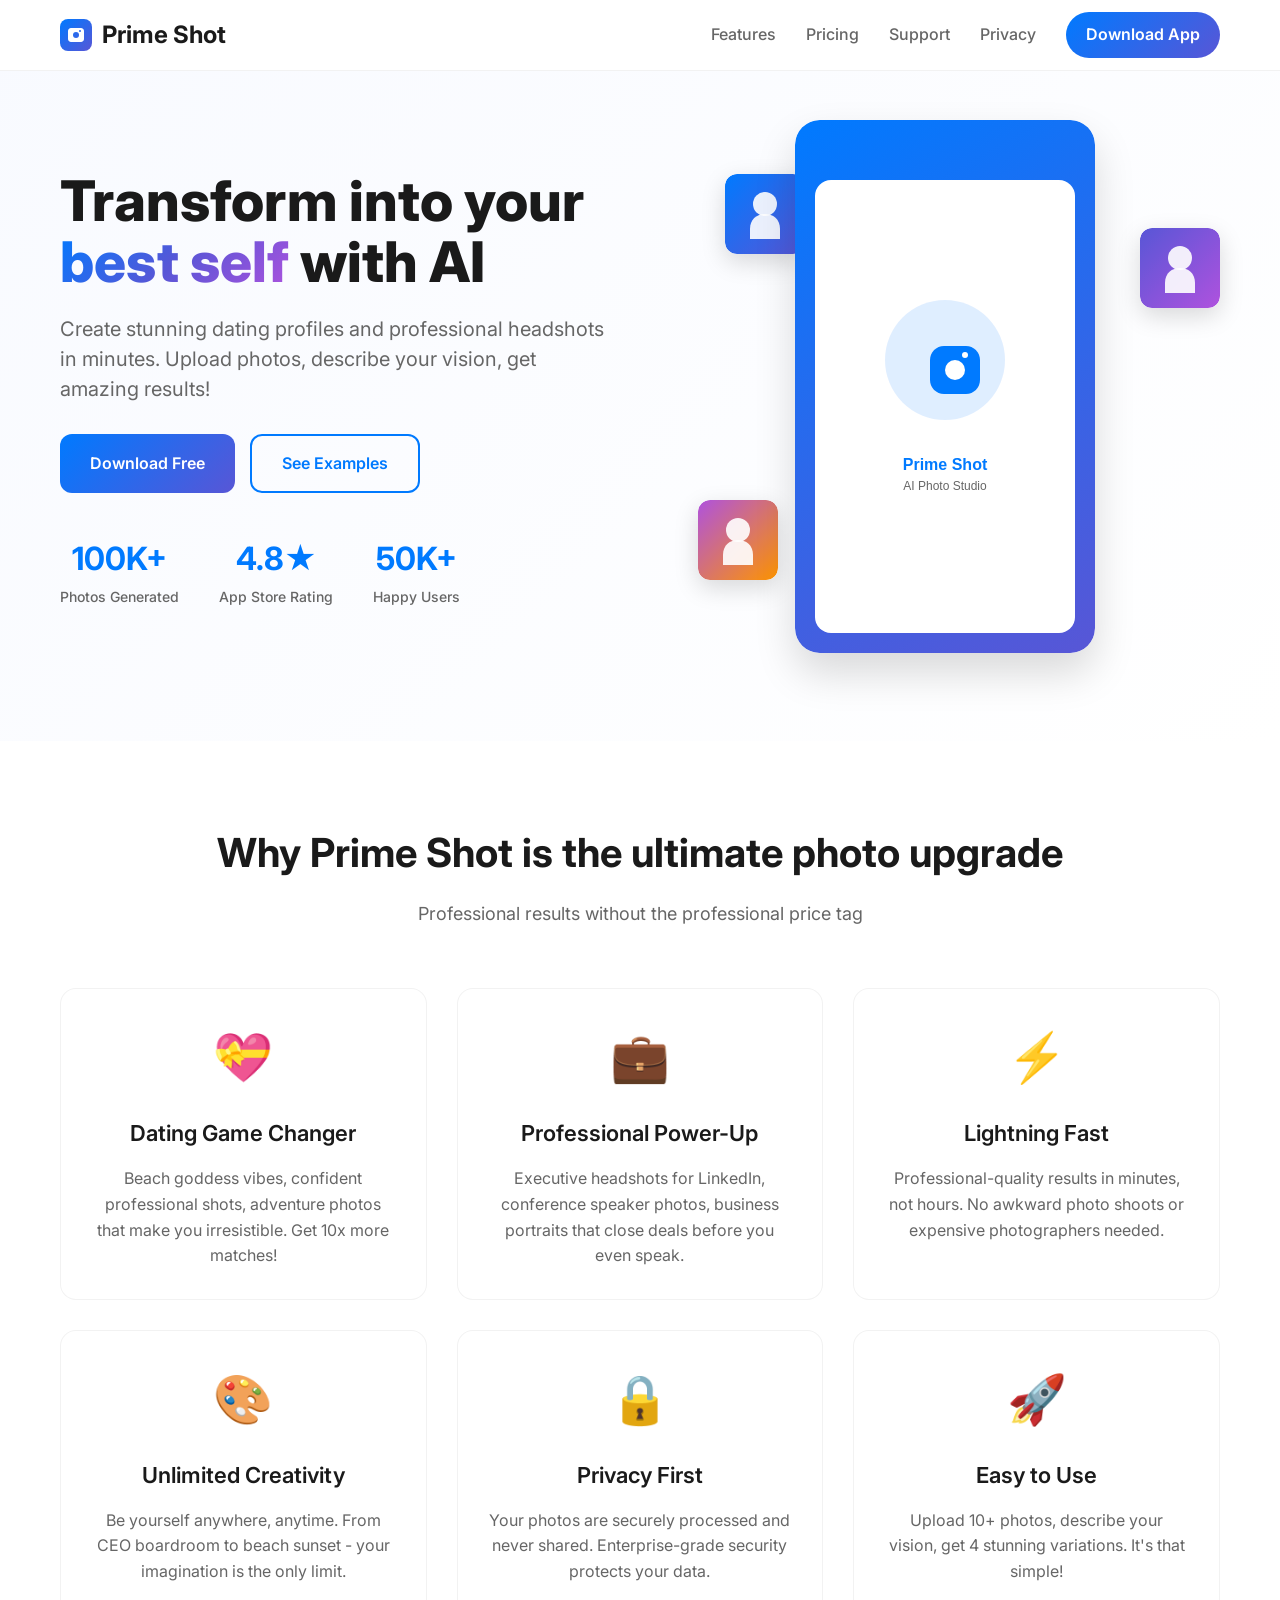
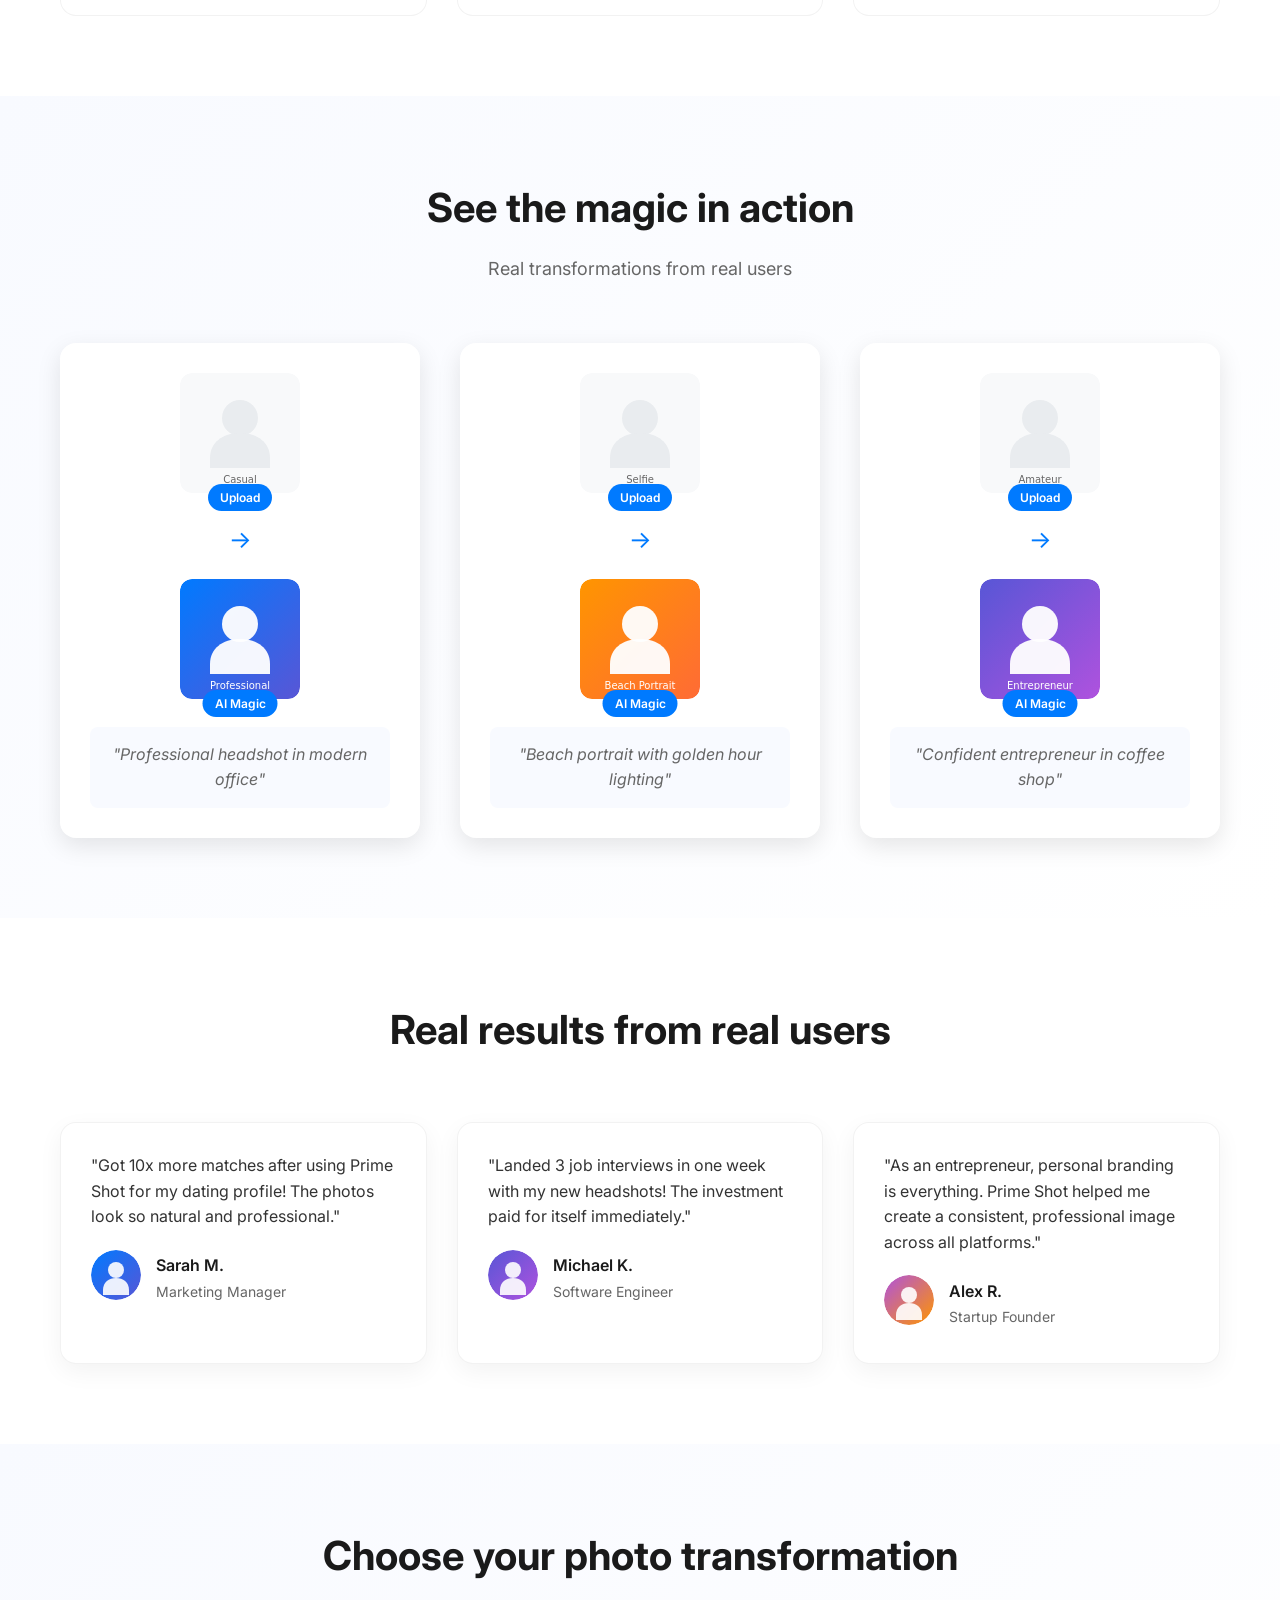
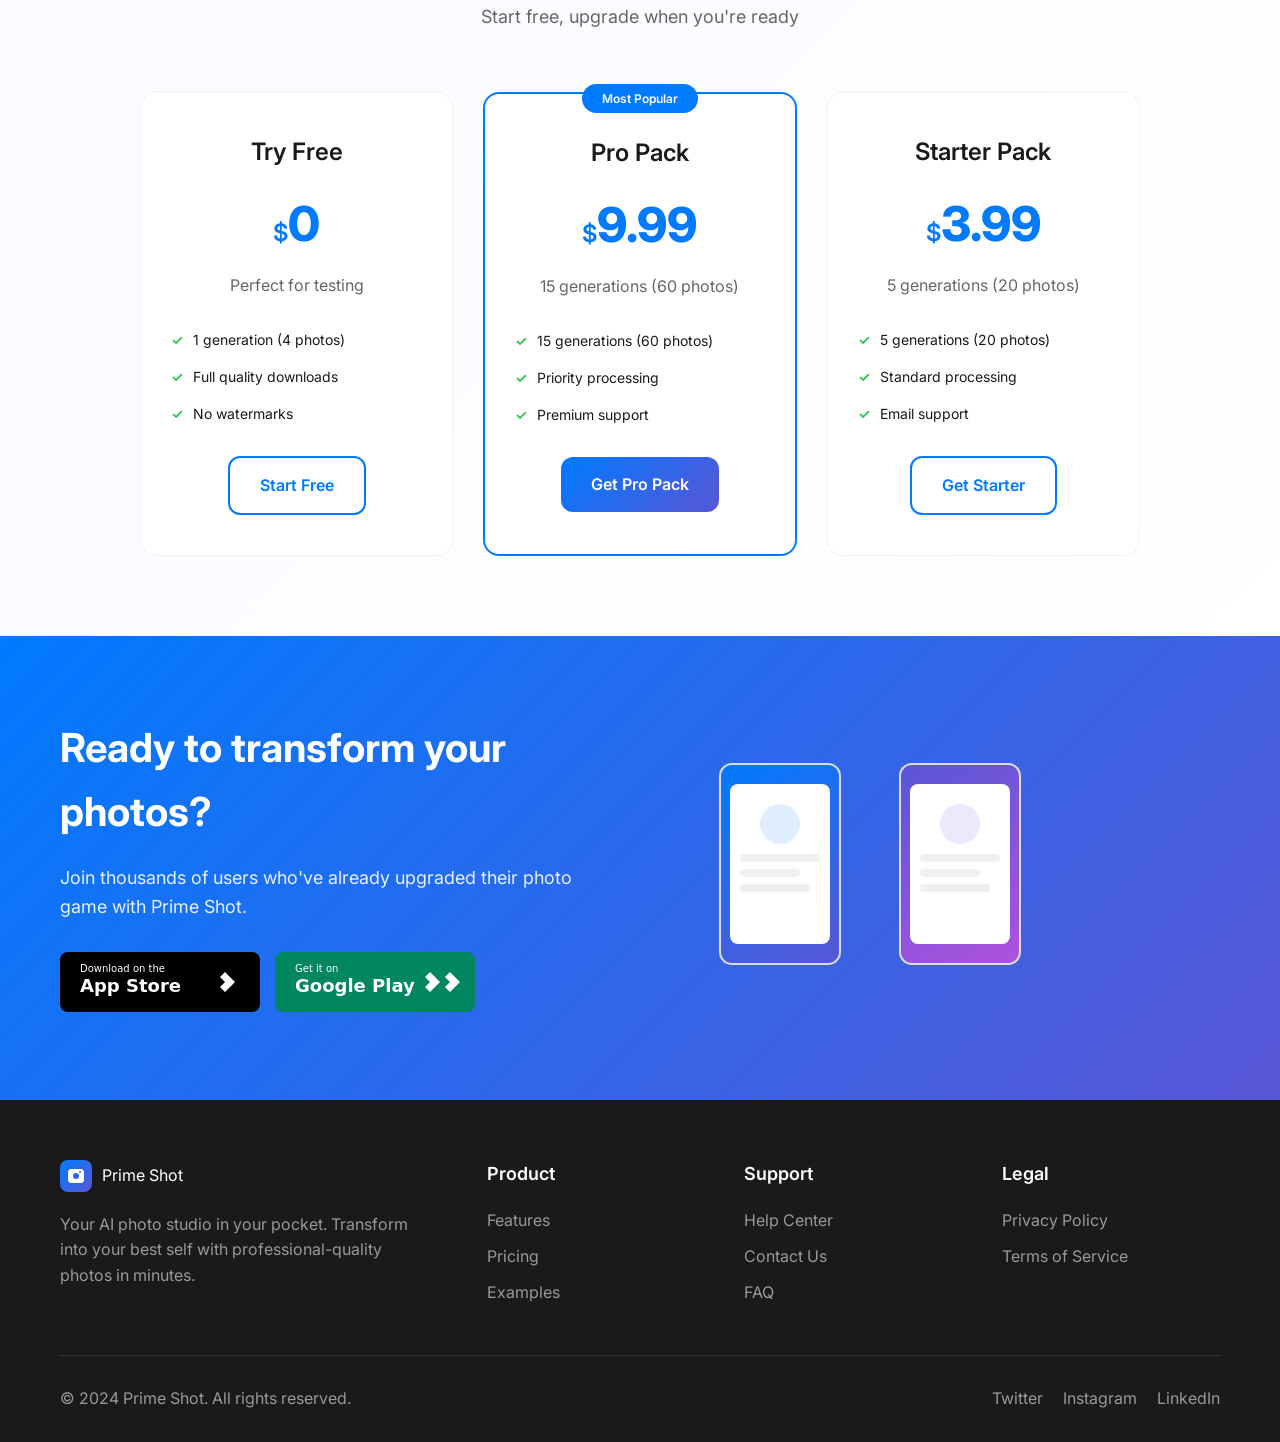
==== index.html @ 294dff6b "Deploy Prime Shot marketing website - Complete marketing website with App Store compliance - Support" ====
<!DOCTYPE html>
<html lang="en">
<head>
    <meta charset="UTF-8">
    <meta name="viewport" content="width=device-width, initial-scale=1.0">
    <title>Prime Shot - Your AI Photo Studio in Your Pocket</title>
    <meta name="description" content="Transform into your best self! Create stunning dating profiles and professional headshots with AI. Upload photos, describe your vision, get amazing results!">
    <link rel="stylesheet" href="assets/css/style.css">
    <link href="https://fonts.googleapis.com/css2?family=Inter:wght@300;400;500;600;700;800&display=swap" rel="stylesheet">
    <link rel="apple-touch-icon" sizes="180x180" href="assets/images/apple-touch-icon.png">
    <link rel="icon" type="image/png" sizes="32x32" href="assets/images/favicon-32x32.png">
    <link rel="icon" type="image/png" sizes="16x16" href="assets/images/favicon-16x16.png">
</head>
<body>
    <!-- Navigation -->
    <nav class="navbar">
        <div class="nav-container">
            <div class="nav-logo">
                <img src="assets/images/logo.svg" alt="Prime Shot Logo" class="logo-img">
                <span class="logo-text">Prime Shot</span>
            </div>
            <div class="nav-menu">
                <a href="#features" class="nav-link">Features</a>
                <a href="#pricing" class="nav-link">Pricing</a>
                <a href="support.html" class="nav-link">Support</a>
                <a href="privacy.html" class="nav-link">Privacy</a>
                <a href="#download" class="nav-cta">Download App</a>
            </div>
            <div class="nav-toggle">
                <span></span>
                <span></span>
                <span></span>
            </div>
        </div>
    </nav>

    <!-- Hero Section -->
    <section class="hero">
        <div class="container">
            <div class="hero-content">
                <div class="hero-text">
                    <h1 class="hero-title">Transform into your <span class="gradient-text">best self</span> with AI</h1>
                    <p class="hero-subtitle">Create stunning dating profiles and professional headshots in minutes. Upload photos, describe your vision, get amazing results!</p>
                    <div class="hero-buttons">
                        <a href="#download" class="btn btn-primary">Download Free</a>
                        <a href="#demo" class="btn btn-secondary">See Examples</a>
                    </div>
                    <div class="hero-stats">
                        <div class="stat">
                            <span class="stat-number">100K+</span>
                            <span class="stat-label">Photos Generated</span>
                        </div>
                        <div class="stat">
                            <span class="stat-number">4.8★</span>
                            <span class="stat-label">App Store Rating</span>
                        </div>
                        <div class="stat">
                            <span class="stat-number">50K+</span>
                            <span class="stat-label">Happy Users</span>
                        </div>
                    </div>
                </div>
                <div class="hero-visual">
                    <div class="phone-mockup">
                        <img src="assets/images/app-screenshot-hero.svg" alt="Prime Shot App Screenshot" class="phone-screen">
                    </div>
                    <div class="floating-photos">
                        <img src="assets/images/sample-photo-1.svg" alt="AI Generated Photo" class="floating-photo photo-1">
                        <img src="assets/images/sample-photo-2.svg" alt="AI Generated Photo" class="floating-photo photo-2">
                        <img src="assets/images/sample-photo-3.svg" alt="AI Generated Photo" class="floating-photo photo-3">
                    </div>
                </div>
            </div>
        </div>
    </section>

    <!-- Features Section -->
    <section id="features" class="features">
        <div class="container">
            <div class="section-header">
                <h2 class="section-title">Why Prime Shot is the ultimate photo upgrade</h2>
                <p class="section-subtitle">Professional results without the professional price tag</p>
            </div>
            <div class="features-grid">
                <div class="feature-card">
                    <div class="feature-icon">💝</div>
                    <h3 class="feature-title">Dating Game Changer</h3>
                    <p class="feature-description">Beach goddess vibes, confident professional shots, adventure photos that make you irresistible. Get 10x more matches!</p>
                </div>
                <div class="feature-card">
                    <div class="feature-icon">💼</div>
                    <h3 class="feature-title">Professional Power-Up</h3>
                    <p class="feature-description">Executive headshots for LinkedIn, conference speaker photos, business portraits that close deals before you even speak.</p>
                </div>
                <div class="feature-card">
                    <div class="feature-icon">⚡</div>
                    <h3 class="feature-title">Lightning Fast</h3>
                    <p class="feature-description">Professional-quality results in minutes, not hours. No awkward photo shoots or expensive photographers needed.</p>
                </div>
                <div class="feature-card">
                    <div class="feature-icon">🎨</div>
                    <h3 class="feature-title">Unlimited Creativity</h3>
                    <p class="feature-description">Be yourself anywhere, anytime. From CEO boardroom to beach sunset - your imagination is the only limit.</p>
                </div>
                <div class="feature-card">
                    <div class="feature-icon">🔒</div>
                    <h3 class="feature-title">Privacy First</h3>
                    <p class="feature-description">Your photos are securely processed and never shared. Enterprise-grade security protects your data.</p>
                </div>
                <div class="feature-card">
                    <div class="feature-icon">🚀</div>
                    <h3 class="feature-title">Easy to Use</h3>
                    <p class="feature-description">Upload 10+ photos, describe your vision, get 4 stunning variations. It's that simple!</p>
                </div>
            </div>
        </div>
    </section>

    <!-- Demo Section -->
    <section id="demo" class="demo">
        <div class="container">
            <div class="section-header">
                <h2 class="section-title">See the magic in action</h2>
                <p class="section-subtitle">Real transformations from real users</p>
            </div>
            <div class="demo-grid">
                <div class="demo-item">
                    <div class="demo-before">
                        <img src="assets/images/before-1.svg" alt="Before photo">
                        <span class="demo-label">Upload</span>
                    </div>
                    <div class="demo-arrow">→</div>
                    <div class="demo-after">
                        <img src="assets/images/after-1.svg" alt="After AI generation">
                        <span class="demo-label">AI Magic</span>
                    </div>
                    <div class="demo-prompt">"Professional headshot in modern office"</div>
                </div>
                <div class="demo-item">
                    <div class="demo-before">
                        <img src="assets/images/before-2.svg" alt="Before photo">
                        <span class="demo-label">Upload</span>
                    </div>
                    <div class="demo-arrow">→</div>
                    <div class="demo-after">
                        <img src="assets/images/after-2.svg" alt="After AI generation">
                        <span class="demo-label">AI Magic</span>
                    </div>
                    <div class="demo-prompt">"Beach portrait with golden hour lighting"</div>
                </div>
                <div class="demo-item">
                    <div class="demo-before">
                        <img src="assets/images/before-3.svg" alt="Before photo">
                        <span class="demo-label">Upload</span>
                    </div>
                    <div class="demo-arrow">→</div>
                    <div class="demo-after">
                        <img src="assets/images/after-3.svg" alt="After AI generation">
                        <span class="demo-label">AI Magic</span>
                    </div>
                    <div class="demo-prompt">"Confident entrepreneur in coffee shop"</div>
                </div>
            </div>
        </div>
    </section>

    <!-- Testimonials -->
    <section class="testimonials">
        <div class="container">
            <div class="section-header">
                <h2 class="section-title">Real results from real users</h2>
            </div>
            <div class="testimonials-grid">
                <div class="testimonial-card">
                    <div class="testimonial-content">
                        <p>"Got 10x more matches after using Prime Shot for my dating profile! The photos look so natural and professional."</p>
                    </div>
                    <div class="testimonial-author">
                        <div class="author-avatar">
                            <img src="assets/images/avatar-sarah.svg" alt="Sarah M.">
                        </div>
                        <div class="author-info">
                            <span class="author-name">Sarah M.</span>
                            <span class="author-title">Marketing Manager</span>
                        </div>
                    </div>
                </div>
                <div class="testimonial-card">
                    <div class="testimonial-content">
                        <p>"Landed 3 job interviews in one week with my new headshots! The investment paid for itself immediately."</p>
                    </div>
                    <div class="testimonial-author">
                        <div class="author-avatar">
                            <img src="assets/images/avatar-michael.svg" alt="Michael K.">
                        </div>
                        <div class="author-info">
                            <span class="author-name">Michael K.</span>
                            <span class="author-title">Software Engineer</span>
                        </div>
                    </div>
                </div>
                <div class="testimonial-card">
                    <div class="testimonial-content">
                        <p>"As an entrepreneur, personal branding is everything. Prime Shot helped me create a consistent, professional image across all platforms."</p>
                    </div>
                    <div class="testimonial-author">
                        <div class="author-avatar">
                            <img src="assets/images/avatar-alex.svg" alt="Alex R.">
                        </div>
                        <div class="author-info">
                            <span class="author-name">Alex R.</span>
                            <span class="author-title">Startup Founder</span>
                        </div>
                    </div>
                </div>
            </div>
        </div>
    </section>

    <!-- Pricing Section -->
    <section id="pricing" class="pricing">
        <div class="container">
            <div class="section-header">
                <h2 class="section-title">Choose your photo transformation</h2>
                <p class="section-subtitle">Start free, upgrade when you're ready</p>
            </div>
            <div class="pricing-grid">
                <div class="pricing-card">
                    <div class="pricing-header">
                        <h3 class="pricing-title">Try Free</h3>
                        <div class="pricing-price">
                            <span class="price-currency">$</span>
                            <span class="price-amount">0</span>
                        </div>
                        <p class="pricing-subtitle">Perfect for testing</p>
                    </div>
                    <div class="pricing-features">
                        <div class="feature-item">
                            <span class="feature-check">✓</span>
                            <span>1 generation (4 photos)</span>
                        </div>
                        <div class="feature-item">
                            <span class="feature-check">✓</span>
                            <span>Full quality downloads</span>
                        </div>
                        <div class="feature-item">
                            <span class="feature-check">✓</span>
                            <span>No watermarks</span>
                        </div>
                    </div>
                    <a href="#download" class="btn btn-outline">Start Free</a>
                </div>
                <div class="pricing-card featured">
                    <div class="pricing-badge">Most Popular</div>
                    <div class="pricing-header">
                        <h3 class="pricing-title">Pro Pack</h3>
                        <div class="pricing-price">
                            <span class="price-currency">$</span>
                            <span class="price-amount">9.99</span>
                        </div>
                        <p class="pricing-subtitle">15 generations (60 photos)</p>
                    </div>
                    <div class="pricing-features">
                        <div class="feature-item">
                            <span class="feature-check">✓</span>
                            <span>15 generations (60 photos)</span>
                        </div>
                        <div class="feature-item">
                            <span class="feature-check">✓</span>
                            <span>Priority processing</span>
                        </div>
                        <div class="feature-item">
                            <span class="feature-check">✓</span>
                            <span>Premium support</span>
                        </div>
                    </div>
                    <a href="#download" class="btn btn-primary">Get Pro Pack</a>
                </div>
                <div class="pricing-card">
                    <div class="pricing-header">
                        <h3 class="pricing-title">Starter Pack</h3>
                        <div class="pricing-price">
                            <span class="price-currency">$</span>
                            <span class="price-amount">3.99</span>
                        </div>
                        <p class="pricing-subtitle">5 generations (20 photos)</p>
                    </div>
                    <div class="pricing-features">
                        <div class="feature-item">
                            <span class="feature-check">✓</span>
                            <span>5 generations (20 photos)</span>
                        </div>
                        <div class="feature-item">
                            <span class="feature-check">✓</span>
                            <span>Standard processing</span>
                        </div>
                        <div class="feature-item">
                            <span class="feature-check">✓</span>
                            <span>Email support</span>
                        </div>
                    </div>
                    <a href="#download" class="btn btn-outline">Get Starter</a>
                </div>
            </div>
        </div>
    </section>

    <!-- Download Section -->
    <section id="download" class="download">
        <div class="container">
            <div class="download-content">
                <div class="download-text">
                    <h2 class="download-title">Ready to transform your photos?</h2>
                    <p class="download-subtitle">Join thousands of users who've already upgraded their photo game with Prime Shot.</p>
                    <div class="download-buttons">
                        <a href="https://apps.apple.com/app/prime-shot" class="download-btn app-store">
                            <img src="assets/images/app-store-badge.svg" alt="Download on App Store">
                        </a>
                        <a href="https://play.google.com/store/apps/details?id=com.primeshot" class="download-btn google-play">
                            <img src="assets/images/google-play-badge.svg" alt="Get it on Google Play">
                        </a>
                    </div>
                </div>
                <div class="download-visual">
                    <img src="assets/images/phones-mockup.svg" alt="Prime Shot on iPhone and Android" class="phones-mockup">
                </div>
            </div>
        </div>
    </section>

    <!-- Footer -->
    <footer class="footer">
        <div class="container">
            <div class="footer-content">
                <div class="footer-brand">
                    <div class="footer-logo">
                        <img src="assets/images/logo.svg" alt="Prime Shot Logo" class="logo-img">
                        <span class="logo-text">Prime Shot</span>
                    </div>
                    <p class="footer-description">Your AI photo studio in your pocket. Transform into your best self with professional-quality photos in minutes.</p>
                </div>
                <div class="footer-links">
                    <div class="footer-section">
                        <h4 class="footer-title">Product</h4>
                        <a href="#features" class="footer-link">Features</a>
                        <a href="#pricing" class="footer-link">Pricing</a>
                        <a href="#demo" class="footer-link">Examples</a>
                    </div>
                    <div class="footer-section">
                        <h4 class="footer-title">Support</h4>
                        <a href="support.html" class="footer-link">Help Center</a>
                        <a href="support.html#contact" class="footer-link">Contact Us</a>
                        <a href="support.html#faq" class="footer-link">FAQ</a>
                    </div>
                    <div class="footer-section">
                        <h4 class="footer-title">Legal</h4>
                        <a href="privacy.html" class="footer-link">Privacy Policy</a>
                        <a href="terms.html" class="footer-link">Terms of Service</a>
                    </div>
                </div>
            </div>
            <div class="footer-bottom">
                <p class="footer-copyright">&copy; 2024 Prime Shot. All rights reserved.</p>
                <div class="footer-social">
                    <a href="#" class="social-link">Twitter</a>
                    <a href="#" class="social-link">Instagram</a>
                    <a href="#" class="social-link">LinkedIn</a>
                </div>
            </div>
        </div>
    </footer>

    <script src="assets/js/main.js"></script>
</body>
</html>
---- assets/css/style.css ----
/* Reset and Base Styles */
* {
    margin: 0;
    padding: 0;
    box-sizing: border-box;
}

body {
    font-family: 'Inter', -apple-system, BlinkMacSystemFont, 'Segoe UI', Roboto, sans-serif;
    line-height: 1.6;
    color: #1a1a1a;
    background-color: #ffffff;
}

.container {
    max-width: 1200px;
    margin: 0 auto;
    padding: 0 20px;
}

/* Navigation */
.navbar {
    position: fixed;
    top: 0;
    width: 100%;
    background: rgba(255, 255, 255, 0.95);
    backdrop-filter: blur(10px);
    border-bottom: 1px solid rgba(0, 0, 0, 0.05);
    z-index: 1000;
    transition: all 0.3s ease;
}

.nav-container {
    max-width: 1200px;
    margin: 0 auto;
    padding: 0 20px;
    display: flex;
    justify-content: space-between;
    align-items: center;
    height: 70px;
}

.nav-logo {
    display: flex;
    align-items: center;
    gap: 10px;
    font-weight: 700;
    font-size: 24px;
    color: #1a1a1a;
}

.logo-img {
    width: 32px;
    height: 32px;
}

.nav-menu {
    display: flex;
    align-items: center;
    gap: 30px;
}

.nav-link {
    color: #666;
    text-decoration: none;
    font-weight: 500;
    transition: color 0.3s ease;
}

.nav-link:hover {
    color: #007AFF;
}

.nav-cta {
    background: linear-gradient(135deg, #007AFF, #5856D6);
    color: white;
    padding: 10px 20px;
    border-radius: 25px;
    text-decoration: none;
    font-weight: 600;
    transition: transform 0.3s ease;
}

.nav-cta:hover {
    transform: translateY(-2px);
}

.nav-toggle {
    display: none;
    flex-direction: column;
    cursor: pointer;
}

.nav-toggle span {
    width: 25px;
    height: 3px;
    background: #333;
    margin: 3px 0;
    transition: 0.3s;
}

/* Hero Section */
.hero {
    padding: 120px 0 80px;
    background: linear-gradient(135deg, #f8faff 0%, #ffffff 100%);
    overflow: hidden;
}

.hero-content {
    display: grid;
    grid-template-columns: 1fr 1fr;
    gap: 60px;
    align-items: center;
}

.hero-title {
    font-size: 56px;
    font-weight: 800;
    line-height: 1.1;
    margin-bottom: 20px;
    color: #1a1a1a;
}

.gradient-text {
    background: linear-gradient(135deg, #007AFF, #5856D6, #AF52DE);
    -webkit-background-clip: text;
    -webkit-text-fill-color: transparent;
    background-clip: text;
}

.hero-subtitle {
    font-size: 20px;
    color: #666;
    margin-bottom: 30px;
    line-height: 1.5;
}

.hero-buttons {
    display: flex;
    gap: 15px;
    margin-bottom: 40px;
}

.btn {
    padding: 15px 30px;
    border-radius: 12px;
    text-decoration: none;
    font-weight: 600;
    font-size: 16px;
    transition: all 0.3s ease;
    display: inline-flex;
    align-items: center;
    justify-content: center;
}

.btn-primary {
    background: linear-gradient(135deg, #007AFF, #5856D6);
    color: white;
    border: none;
}

.btn-primary:hover {
    transform: translateY(-2px);
    box-shadow: 0 10px 25px rgba(0, 122, 255, 0.3);
}

.btn-secondary {
    background: transparent;
    color: #007AFF;
    border: 2px solid #007AFF;
}

.btn-secondary:hover {
    background: #007AFF;
    color: white;
}

.btn-outline {
    background: transparent;
    color: #007AFF;
    border: 2px solid #007AFF;
}

.btn-outline:hover {
    background: #007AFF;
    color: white;
}

.hero-stats {
    display: flex;
    gap: 40px;
}

.stat {
    text-align: center;
}

.stat-number {
    display: block;
    font-size: 32px;
    font-weight: 700;
    color: #007AFF;
}

.stat-label {
    font-size: 14px;
    color: #666;
    font-weight: 500;
}

.hero-visual {
    position: relative;
    display: flex;
    justify-content: center;
    align-items: center;
}

.phone-mockup {
    position: relative;
    z-index: 2;
}

.phone-screen {
    width: 300px;
    height: auto;
    border-radius: 25px;
    box-shadow: 0 20px 40px rgba(0, 0, 0, 0.15);
}

.floating-photos {
    position: absolute;
    width: 100%;
    height: 100%;
}

.floating-photo {
    position: absolute;
    width: 80px;
    height: 80px;
    border-radius: 12px;
    box-shadow: 0 8px 25px rgba(0, 0, 0, 0.15);
    animation: float 6s ease-in-out infinite;
}

.photo-1 {
    top: 10%;
    left: 10%;
    animation-delay: 0s;
}

.photo-2 {
    top: 20%;
    right: 0%;
    animation-delay: 2s;
}

.photo-3 {
    bottom: 15%;
    left: 5%;
    animation-delay: 4s;
}

@keyframes float {
    0%, 100% { transform: translateY(0px); }
    50% { transform: translateY(-20px); }
}

/* Section Styles */
.section-header {
    text-align: center;
    margin-bottom: 60px;
}

.section-title {
    font-size: 40px;
    font-weight: 700;
    margin-bottom: 15px;
    color: #1a1a1a;
}

.section-subtitle {
    font-size: 18px;
    color: #666;
    max-width: 600px;
    margin: 0 auto;
}

/* Features Section */
.features {
    padding: 80px 0;
    background: #ffffff;
}

.features-grid {
    display: grid;
    grid-template-columns: repeat(auto-fit, minmax(350px, 1fr));
    gap: 30px;
}

.feature-card {
    background: #ffffff;
    padding: 30px;
    border-radius: 16px;
    border: 1px solid rgba(0, 0, 0, 0.05);
    transition: all 0.3s ease;
    text-align: center;
}

.feature-card:hover {
    transform: translateY(-5px);
    box-shadow: 0 15px 35px rgba(0, 0, 0, 0.1);
}

.feature-icon {
    font-size: 48px;
    margin-bottom: 20px;
}

.feature-title {
    font-size: 22px;
    font-weight: 600;
    margin-bottom: 15px;
    color: #1a1a1a;
}

.feature-description {
    color: #666;
    line-height: 1.6;
}

/* Demo Section */
.demo {
    padding: 80px 0;
    background: linear-gradient(135deg, #f8faff 0%, #ffffff 100%);
}

.demo-grid {
    display: grid;
    grid-template-columns: repeat(auto-fit, minmax(300px, 1fr));
    gap: 40px;
}

.demo-item {
    background: white;
    padding: 30px;
    border-radius: 16px;
    box-shadow: 0 8px 25px rgba(0, 0, 0, 0.1);
    text-align: center;
}

.demo-before,
.demo-after {
    position: relative;
    margin-bottom: 15px;
}

.demo-before img,
.demo-after img {
    width: 120px;
    height: 120px;
    border-radius: 12px;
    object-fit: cover;
}

.demo-label {
    position: absolute;
    bottom: -10px;
    left: 50%;
    transform: translateX(-50%);
    background: #007AFF;
    color: white;
    padding: 4px 12px;
    border-radius: 15px;
    font-size: 12px;
    font-weight: 600;
}

.demo-arrow {
    font-size: 24px;
    color: #007AFF;
    margin: 20px 0;
}

.demo-prompt {
    font-style: italic;
    color: #666;
    margin-top: 20px;
    padding: 15px;
    background: #f8faff;
    border-radius: 8px;
}

/* Testimonials */
.testimonials {
    padding: 80px 0;
    background: #ffffff;
}

.testimonials-grid {
    display: grid;
    grid-template-columns: repeat(auto-fit, minmax(350px, 1fr));
    gap: 30px;
}

.testimonial-card {
    background: #ffffff;
    padding: 30px;
    border-radius: 16px;
    border: 1px solid rgba(0, 0, 0, 0.05);
    box-shadow: 0 8px 25px rgba(0, 0, 0, 0.05);
}

.testimonial-content {
    margin-bottom: 20px;
}

.testimonial-content p {
    font-size: 16px;
    line-height: 1.6;
    color: #333;
}

.testimonial-author {
    display: flex;
    align-items: center;
    gap: 15px;
}

.author-avatar img {
    width: 50px;
    height: 50px;
    border-radius: 50%;
    object-fit: cover;
}

.author-name {
    display: block;
    font-weight: 600;
    color: #1a1a1a;
}

.author-title {
    font-size: 14px;
    color: #666;
}

/* Pricing Section */
.pricing {
    padding: 80px 0;
    background: linear-gradient(135deg, #f8faff 0%, #ffffff 100%);
}

.pricing-grid {
    display: grid;
    grid-template-columns: repeat(auto-fit, minmax(300px, 1fr));
    gap: 30px;
    max-width: 1000px;
    margin: 0 auto;
}

.pricing-card {
    background: white;
    padding: 40px 30px;
    border-radius: 16px;
    border: 1px solid rgba(0, 0, 0, 0.05);
    text-align: center;
    position: relative;
    transition: transform 0.3s ease;
}

.pricing-card:hover {
    transform: translateY(-5px);
}

.pricing-card.featured {
    border: 2px solid #007AFF;
    transform: scale(1.05);
}

.pricing-badge {
    position: absolute;
    top: -10px;
    left: 50%;
    transform: translateX(-50%);
    background: #007AFF;
    color: white;
    padding: 5px 20px;
    border-radius: 20px;
    font-size: 12px;
    font-weight: 600;
}

.pricing-title {
    font-size: 24px;
    font-weight: 600;
    margin-bottom: 15px;
    color: #1a1a1a;
}

.pricing-price {
    display: flex;
    align-items: baseline;
    justify-content: center;
    margin-bottom: 10px;
}

.price-currency {
    font-size: 24px;
    font-weight: 600;
    color: #007AFF;
}

.price-amount {
    font-size: 48px;
    font-weight: 800;
    color: #007AFF;
}

.pricing-subtitle {
    color: #666;
    margin-bottom: 30px;
}

.pricing-features {
    margin-bottom: 30px;
}

.feature-item {
    display: flex;
    align-items: center;
    gap: 10px;
    margin-bottom: 15px;
    font-size: 14px;
}

.feature-check {
    color: #34C759;
    font-weight: bold;
}

/* Download Section */
.download {
    padding: 80px 0;
    background: linear-gradient(135deg, #007AFF, #5856D6);
    color: white;
}

.download-content {
    display: grid;
    grid-template-columns: 1fr 1fr;
    gap: 60px;
    align-items: center;
}

.download-title {
    font-size: 40px;
    font-weight: 700;
    margin-bottom: 20px;
}

.download-subtitle {
    font-size: 18px;
    margin-bottom: 30px;
    opacity: 0.9;
}

.download-buttons {
    display: flex;
    gap: 15px;
    flex-wrap: wrap;
}

.download-btn img {
    height: 60px;
    width: auto;
}

.phones-mockup {
    width: 100%;
    max-width: 400px;
}

/* Footer */
.footer {
    background: #1a1a1a;
    color: white;
    padding: 60px 0 30px;
}

.footer-content {
    display: grid;
    grid-template-columns: 1fr 2fr;
    gap: 60px;
    margin-bottom: 40px;
}

.footer-logo {
    display: flex;
    align-items: center;
    gap: 10px;
    margin-bottom: 20px;
}

.footer-description {
    color: #999;
    line-height: 1.6;
}

.footer-links {
    display: grid;
    grid-template-columns: repeat(auto-fit, minmax(150px, 1fr));
    gap: 40px;
}

.footer-title {
    font-size: 18px;
    font-weight: 600;
    margin-bottom: 20px;
}

.footer-link {
    display: block;
    color: #999;
    text-decoration: none;
    margin-bottom: 10px;
    transition: color 0.3s ease;
}

.footer-link:hover {
    color: #007AFF;
}

.footer-bottom {
    display: flex;
    justify-content: space-between;
    align-items: center;
    padding-top: 30px;
    border-top: 1px solid #333;
}

.footer-copyright {
    color: #999;
}

.footer-social {
    display: flex;
    gap: 20px;
}

.social-link {
    color: #999;
    text-decoration: none;
    transition: color 0.3s ease;
}

.social-link:hover {
    color: #007AFF;
}

/* Responsive Design */
@media (max-width: 968px) {
    .nav-menu {
        display: none;
    }
    
    .nav-toggle {
        display: flex;
    }
    
    .hero-content {
        grid-template-columns: 1fr;
        text-align: center;
    }
    
    .hero-title {
        font-size: 40px;
    }
    
    .download-content {
        grid-template-columns: 1fr;
        text-align: center;
    }
    
    .footer-content {
        grid-template-columns: 1fr;
    }
    
    .footer-bottom {
        flex-direction: column;
        gap: 20px;
    }
}

@media (max-width: 768px) {
    .container {
        padding: 0 15px;
    }
    
    .hero {
        padding: 100px 0 60px;
    }
    
    .hero-title {
        font-size: 32px;
    }
    
    .hero-subtitle {
        font-size: 18px;
    }
    
    .hero-buttons {
        flex-direction: column;
        align-items: center;
    }
    
    .btn {
        width: 100%;
        max-width: 300px;
    }
    
    .hero-stats {
        justify-content: center;
        gap: 30px;
    }
    
    .section-title {
        font-size: 32px;
    }
    
    .features-grid,
    .demo-grid,
    .testimonials-grid,
    .pricing-grid {
        grid-template-columns: 1fr;
    }
    
    .download-title {
        font-size: 32px;
    }
    
    .download-buttons {
        justify-content: center;
    }
}

@media (max-width: 480px) {
    .hero-title {
        font-size: 28px;
    }
    
    .section-title {
        font-size: 28px;
    }
    
    .feature-card,
    .testimonial-card,
    .pricing-card {
        padding: 20px;
    }
    
    .phone-screen {
        width: 250px;
    }
    
    .floating-photo {
        width: 60px;
        height: 60px;
    }
}
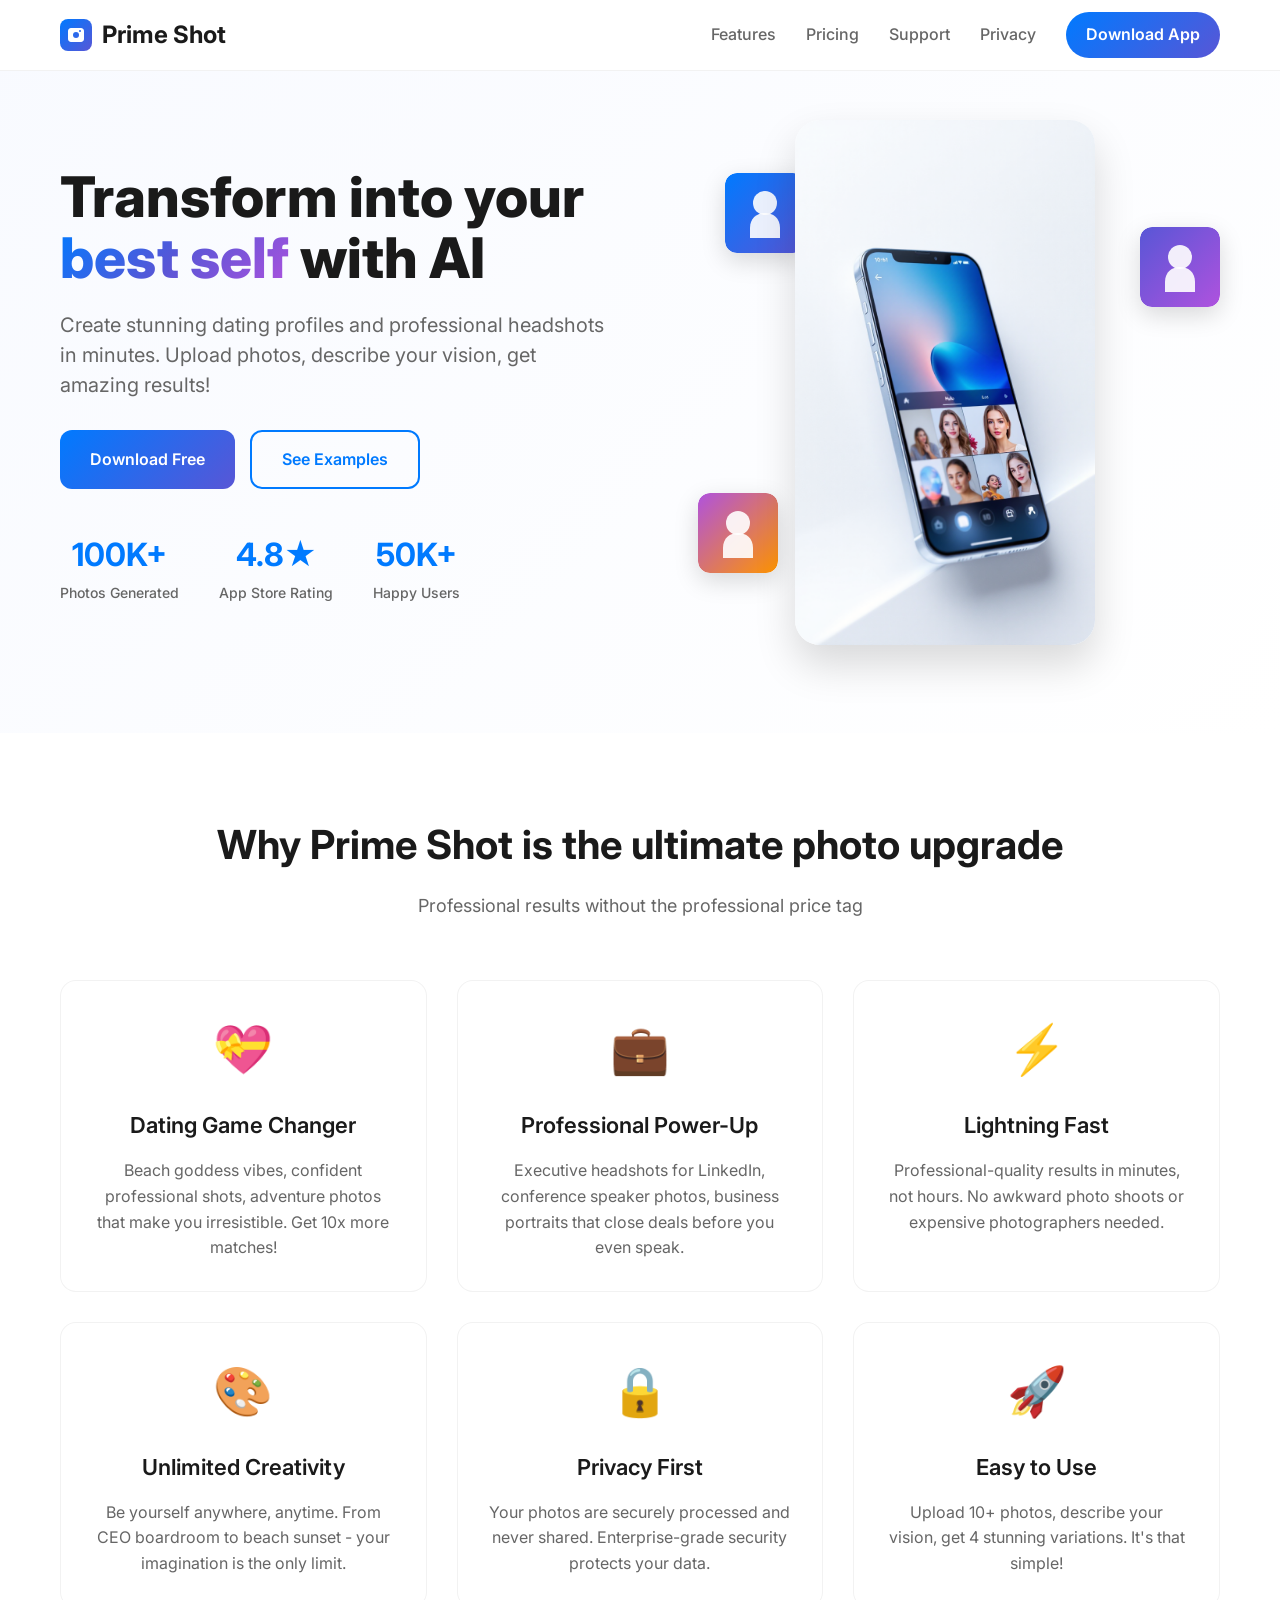
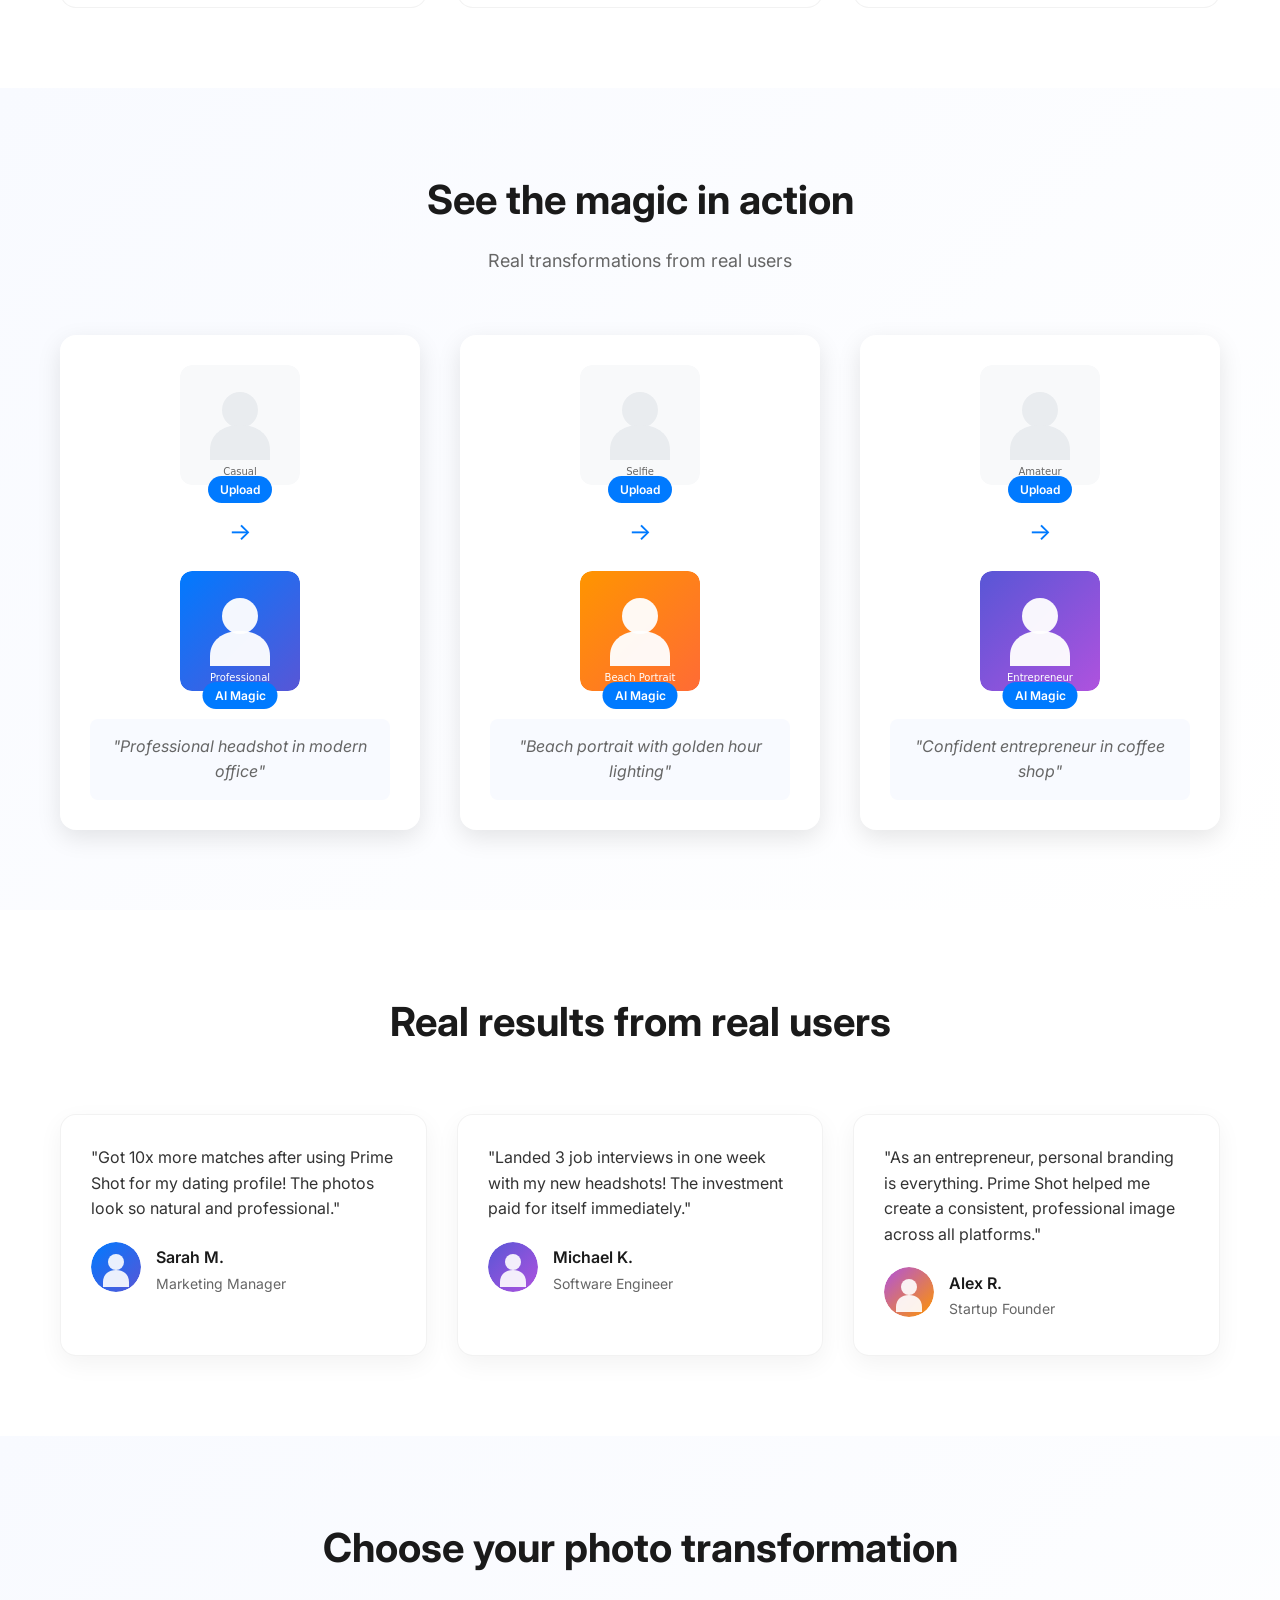
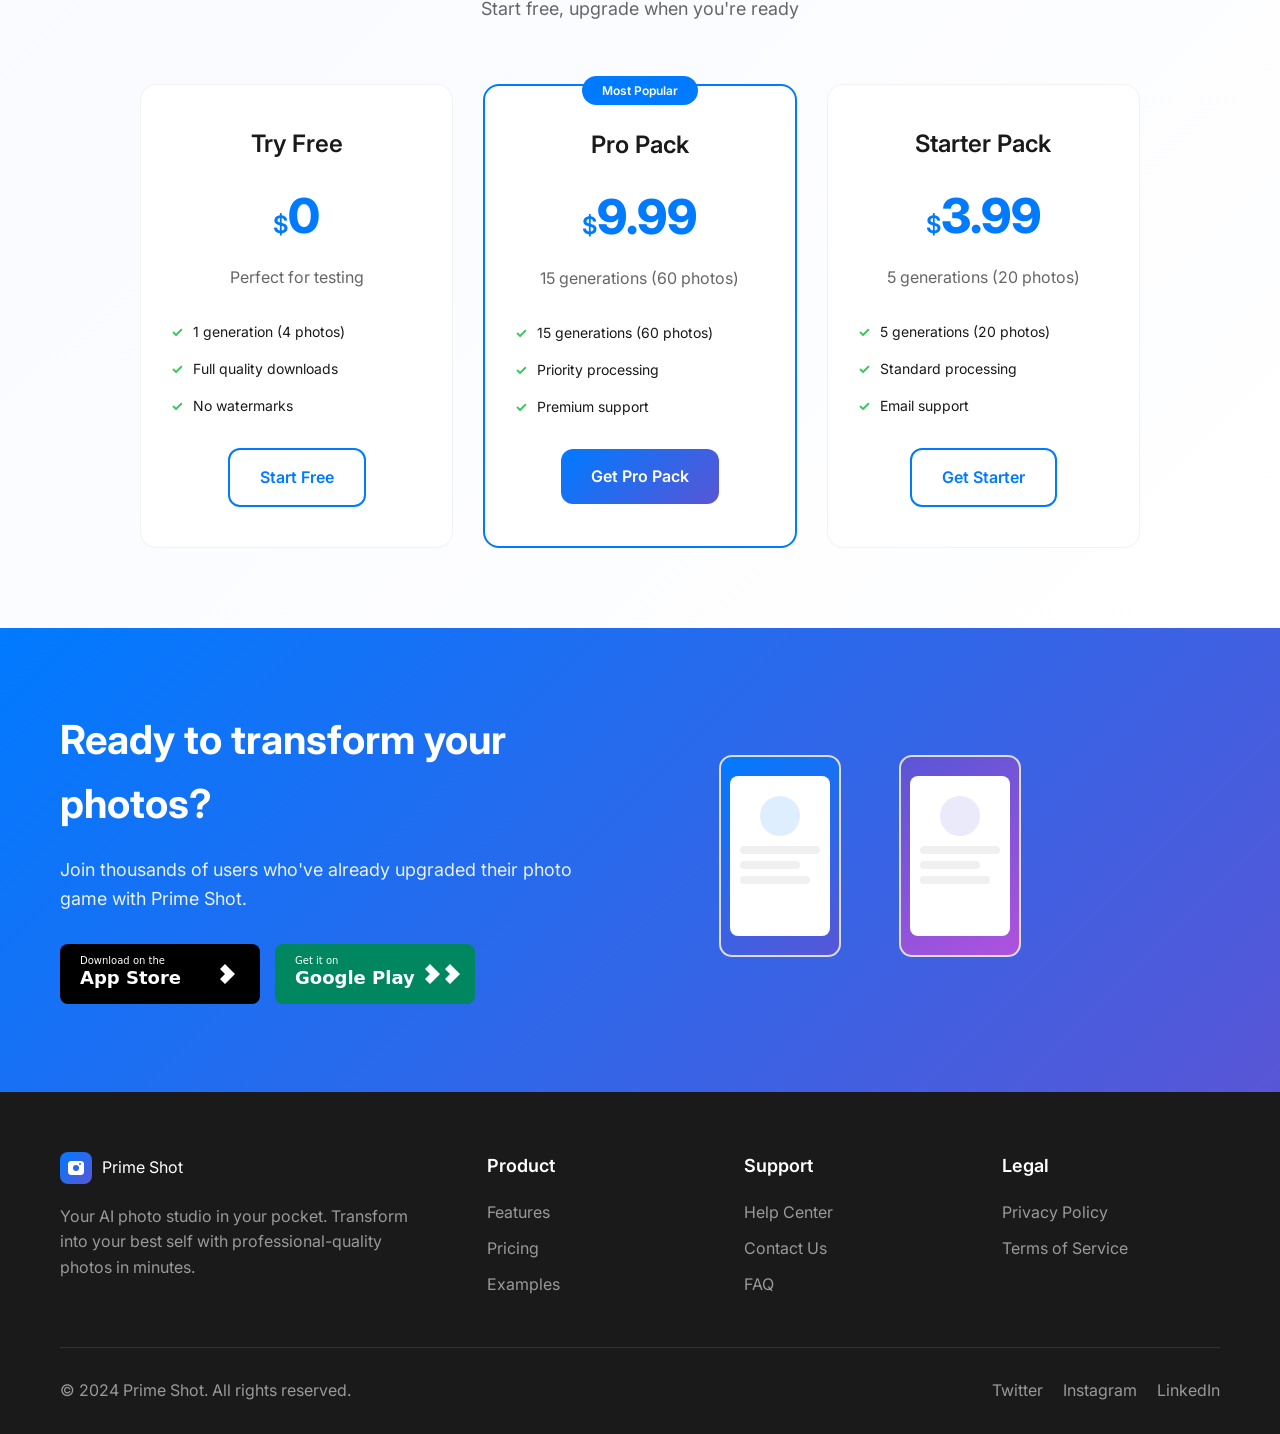
==== commit 4155f59d: "Add AI-generated iPhone mockup hero image - Replace SVG placeholder with realistic AI-generated iPho" ====
--- a/index.html
+++ b/index.html
@@ -62,7 +62,7 @@
                 </div>
                 <div class="hero-visual">
                     <div class="phone-mockup">
-                        <img src="assets/images/app-screenshot-hero.svg" alt="Prime Shot App Screenshot" class="phone-screen">
+                        <img src="assets/images/app-screenshot-hero.png" alt="Prime Shot App Screenshot" class="phone-screen">
                     </div>
                     <div class="floating-photos">
                         <img src="assets/images/sample-photo-1.svg" alt="AI Generated Photo" class="floating-photo photo-1">
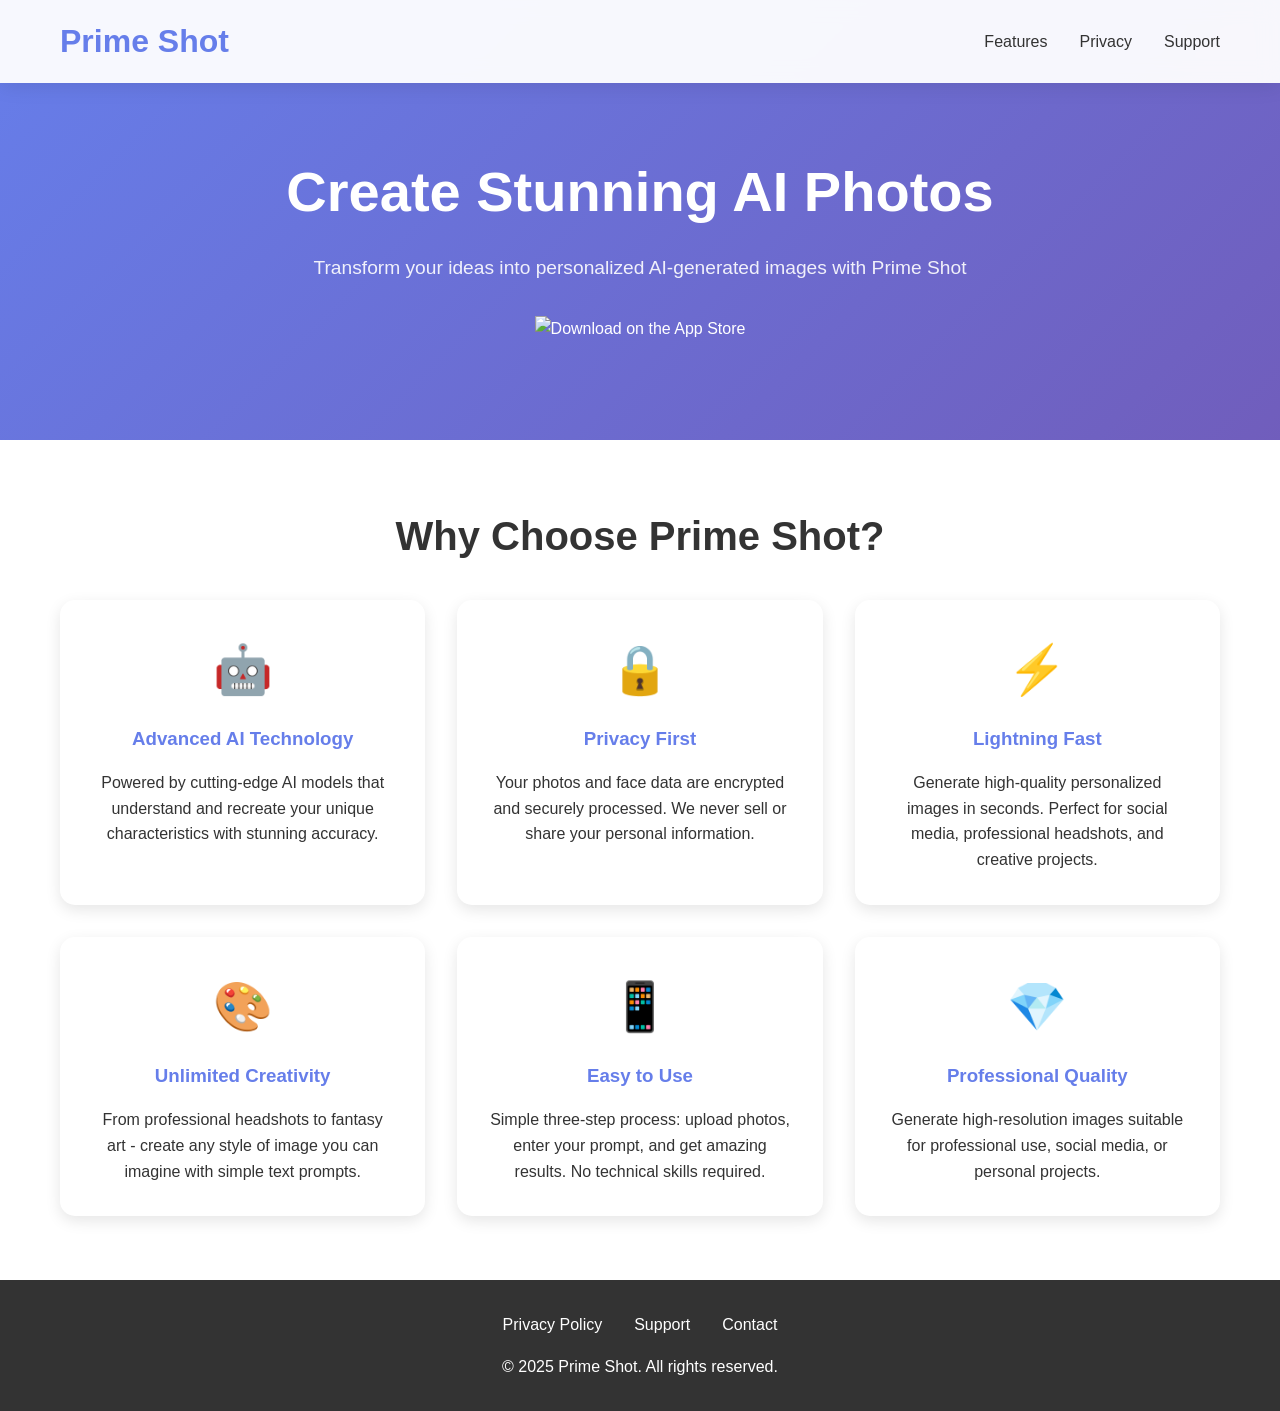
==== commit 4308a673: "Add Prime Shot website for GitHub Pages - Homepage with app features and download links - Comprehens" ====
--- a/index.html
+++ b/index.html
@@ -3,373 +3,250 @@
 <head>
     <meta charset="UTF-8">
     <meta name="viewport" content="width=device-width, initial-scale=1.0">
-    <title>Prime Shot - Your AI Photo Studio in Your Pocket</title>
-    <meta name="description" content="Transform into your best self! Create stunning dating profiles and professional headshots with AI. Upload photos, describe your vision, get amazing results!">
-    <link rel="stylesheet" href="assets/css/style.css">
-    <link href="https://fonts.googleapis.com/css2?family=Inter:wght@300;400;500;600;700;800&display=swap" rel="stylesheet">
-    <link rel="apple-touch-icon" sizes="180x180" href="assets/images/apple-touch-icon.png">
-    <link rel="icon" type="image/png" sizes="32x32" href="assets/images/favicon-32x32.png">
-    <link rel="icon" type="image/png" sizes="16x16" href="assets/images/favicon-16x16.png">
+    <title>Prime Shot - AI Photo Generation</title>
+    <meta name="description" content="Create stunning AI-generated photos with your unique persona using Prime Shot's advanced AI technology.">
+    <style>
+        * {
+            margin: 0;
+            padding: 0;
+            box-sizing: border-box;
+        }
+        
+        body {
+            font-family: -apple-system, BlinkMacSystemFont, 'Segoe UI', Roboto, sans-serif;
+            line-height: 1.6;
+            color: #333;
+            background: linear-gradient(135deg, #667eea 0%, #764ba2 100%);
+            min-height: 100vh;
+        }
+        
+        .container {
+            max-width: 1200px;
+            margin: 0 auto;
+            padding: 0 20px;
+        }
+        
+        header {
+            background: rgba(255, 255, 255, 0.95);
+            backdrop-filter: blur(10px);
+            padding: 1rem 0;
+            box-shadow: 0 2px 20px rgba(0,0,0,0.1);
+        }
+        
+        nav {
+            display: flex;
+            justify-content: space-between;
+            align-items: center;
+        }
+        
+        .logo {
+            font-size: 2rem;
+            font-weight: bold;
+            color: #667eea;
+        }
+        
+        .nav-links {
+            display: flex;
+            list-style: none;
+            gap: 2rem;
+        }
+        
+        .nav-links a {
+            text-decoration: none;
+            color: #333;
+            font-weight: 500;
+            transition: color 0.3s ease;
+        }
+        
+        .nav-links a:hover {
+            color: #667eea;
+        }
+        
+        .hero {
+            text-align: center;
+            padding: 4rem 0;
+            color: white;
+        }
+        
+        .hero h1 {
+            font-size: 3.5rem;
+            margin-bottom: 1rem;
+            font-weight: 700;
+        }
+        
+        .hero p {
+            font-size: 1.2rem;
+            margin-bottom: 2rem;
+            opacity: 0.9;
+        }
+        
+        .app-badges {
+            display: flex;
+            justify-content: center;
+            gap: 1rem;
+            margin-top: 2rem;
+        }
+        
+        .app-badge {
+            height: 60px;
+            transition: transform 0.3s ease;
+        }
+        
+        .app-badge:hover {
+            transform: scale(1.05);
+        }
+        
+        .features {
+            background: white;
+            padding: 4rem 0;
+        }
+        
+        .features-grid {
+            display: grid;
+            grid-template-columns: repeat(auto-fit, minmax(300px, 1fr));
+            gap: 2rem;
+            margin-top: 2rem;
+        }
+        
+        .feature {
+            text-align: center;
+            padding: 2rem;
+            border-radius: 15px;
+            box-shadow: 0 5px 15px rgba(0,0,0,0.1);
+            transition: transform 0.3s ease;
+        }
+        
+        .feature:hover {
+            transform: translateY(-5px);
+        }
+        
+        .feature-icon {
+            font-size: 3rem;
+            margin-bottom: 1rem;
+        }
+        
+        .feature h3 {
+            margin-bottom: 1rem;
+            color: #667eea;
+        }
+        
+        footer {
+            background: #333;
+            color: white;
+            text-align: center;
+            padding: 2rem 0;
+        }
+        
+        .footer-links {
+            display: flex;
+            justify-content: center;
+            gap: 2rem;
+            margin-bottom: 1rem;
+        }
+        
+        .footer-links a {
+            color: white;
+            text-decoration: none;
+        }
+        
+        .footer-links a:hover {
+            color: #667eea;
+        }
+        
+        @media (max-width: 768px) {
+            .hero h1 {
+                font-size: 2.5rem;
+            }
+            
+            .app-badges {
+                flex-direction: column;
+                align-items: center;
+            }
+            
+            .nav-links {
+                display: none;
+            }
+        }
+    </style>
 </head>
 <body>
-    <!-- Navigation -->
-    <nav class="navbar">
-        <div class="nav-container">
-            <div class="nav-logo">
-                <img src="assets/images/logo.svg" alt="Prime Shot Logo" class="logo-img">
-                <span class="logo-text">Prime Shot</span>
-            </div>
-            <div class="nav-menu">
-                <a href="#features" class="nav-link">Features</a>
-                <a href="#pricing" class="nav-link">Pricing</a>
-                <a href="support.html" class="nav-link">Support</a>
-                <a href="privacy.html" class="nav-link">Privacy</a>
-                <a href="#download" class="nav-cta">Download App</a>
-            </div>
-            <div class="nav-toggle">
-                <span></span>
-                <span></span>
-                <span></span>
-            </div>
-        </div>
-    </nav>
+    <header>
+        <nav class="container">
+            <div class="logo">Prime Shot</div>
+            <ul class="nav-links">
+                <li><a href="#features">Features</a></li>
+                <li><a href="privacy.html">Privacy</a></li>
+                <li><a href="support.html">Support</a></li>
+            </ul>
+        </nav>
+    </header>
 
-    <!-- Hero Section -->
-    <section class="hero">
-        <div class="container">
-            <div class="hero-content">
-                <div class="hero-text">
-                    <h1 class="hero-title">Transform into your <span class="gradient-text">best self</span> with AI</h1>
-                    <p class="hero-subtitle">Create stunning dating profiles and professional headshots in minutes. Upload photos, describe your vision, get amazing results!</p>
-                    <div class="hero-buttons">
-                        <a href="#download" class="btn btn-primary">Download Free</a>
-                        <a href="#demo" class="btn btn-secondary">See Examples</a>
-                    </div>
-                    <div class="hero-stats">
-                        <div class="stat">
-                            <span class="stat-number">100K+</span>
-                            <span class="stat-label">Photos Generated</span>
-                        </div>
-                        <div class="stat">
-                            <span class="stat-number">4.8★</span>
-                            <span class="stat-label">App Store Rating</span>
-                        </div>
-                        <div class="stat">
-                            <span class="stat-number">50K+</span>
-                            <span class="stat-label">Happy Users</span>
-                        </div>
-                    </div>
-                </div>
-                <div class="hero-visual">
-                    <div class="phone-mockup">
-                        <img src="assets/images/app-screenshot-hero.png" alt="Prime Shot App Screenshot" class="phone-screen">
-                    </div>
-                    <div class="floating-photos">
-                        <img src="assets/images/sample-photo-1.svg" alt="AI Generated Photo" class="floating-photo photo-1">
-                        <img src="assets/images/sample-photo-2.svg" alt="AI Generated Photo" class="floating-photo photo-2">
-                        <img src="assets/images/sample-photo-3.svg" alt="AI Generated Photo" class="floating-photo photo-3">
-                    </div>
+    <main>
+        <section class="hero">
+            <div class="container">
+                <h1>Create Stunning AI Photos</h1>
+                <p>Transform your ideas into personalized AI-generated images with Prime Shot</p>
+                
+                <div class="app-badges">
+                    <img src="https://tools.applemediaservices.com/api/badges/download-on-the-app-store/black/en-us?size=250x83&releaseDate=1280376000" alt="Download on the App Store" class="app-badge">
                 </div>
             </div>
-        </div>
-    </section>
+        </section>
 
-    <!-- Features Section -->
-    <section id="features" class="features">
-        <div class="container">
-            <div class="section-header">
-                <h2 class="section-title">Why Prime Shot is the ultimate photo upgrade</h2>
-                <p class="section-subtitle">Professional results without the professional price tag</p>
-            </div>
-            <div class="features-grid">
-                <div class="feature-card">
-                    <div class="feature-icon">💝</div>
-                    <h3 class="feature-title">Dating Game Changer</h3>
-                    <p class="feature-description">Beach goddess vibes, confident professional shots, adventure photos that make you irresistible. Get 10x more matches!</p>
-                </div>
-                <div class="feature-card">
-                    <div class="feature-icon">💼</div>
-                    <h3 class="feature-title">Professional Power-Up</h3>
-                    <p class="feature-description">Executive headshots for LinkedIn, conference speaker photos, business portraits that close deals before you even speak.</p>
-                </div>
-                <div class="feature-card">
-                    <div class="feature-icon">⚡</div>
-                    <h3 class="feature-title">Lightning Fast</h3>
-                    <p class="feature-description">Professional-quality results in minutes, not hours. No awkward photo shoots or expensive photographers needed.</p>
-                </div>
-                <div class="feature-card">
-                    <div class="feature-icon">🎨</div>
-                    <h3 class="feature-title">Unlimited Creativity</h3>
-                    <p class="feature-description">Be yourself anywhere, anytime. From CEO boardroom to beach sunset - your imagination is the only limit.</p>
-                </div>
-                <div class="feature-card">
-                    <div class="feature-icon">🔒</div>
-                    <h3 class="feature-title">Privacy First</h3>
-                    <p class="feature-description">Your photos are securely processed and never shared. Enterprise-grade security protects your data.</p>
-                </div>
-                <div class="feature-card">
-                    <div class="feature-icon">🚀</div>
-                    <h3 class="feature-title">Easy to Use</h3>
-                    <p class="feature-description">Upload 10+ photos, describe your vision, get 4 stunning variations. It's that simple!</p>
+        <section class="features" id="features">
+            <div class="container">
+                <h2 style="text-align: center; margin-bottom: 1rem; font-size: 2.5rem; color: #333;">Why Choose Prime Shot?</h2>
+                
+                <div class="features-grid">
+                    <div class="feature">
+                        <div class="feature-icon">🤖</div>
+                        <h3>Advanced AI Technology</h3>
+                        <p>Powered by cutting-edge AI models that understand and recreate your unique characteristics with stunning accuracy.</p>
+                    </div>
+                    
+                    <div class="feature">
+                        <div class="feature-icon">🔒</div>
+                        <h3>Privacy First</h3>
+                        <p>Your photos and face data are encrypted and securely processed. We never sell or share your personal information.</p>
+                    </div>
+                    
+                    <div class="feature">
+                        <div class="feature-icon">⚡</div>
+                        <h3>Lightning Fast</h3>
+                        <p>Generate high-quality personalized images in seconds. Perfect for social media, professional headshots, and creative projects.</p>
+                    </div>
+                    
+                    <div class="feature">
+                        <div class="feature-icon">🎨</div>
+                        <h3>Unlimited Creativity</h3>
+                        <p>From professional headshots to fantasy art - create any style of image you can imagine with simple text prompts.</p>
+                    </div>
+                    
+                    <div class="feature">
+                        <div class="feature-icon">📱</div>
+                        <h3>Easy to Use</h3>
+                        <p>Simple three-step process: upload photos, enter your prompt, and get amazing results. No technical skills required.</p>
+                    </div>
+                    
+                    <div class="feature">
+                        <div class="feature-icon">💎</div>
+                        <h3>Professional Quality</h3>
+                        <p>Generate high-resolution images suitable for professional use, social media, or personal projects.</p>
+                    </div>
                 </div>
             </div>
-        </div>
-    </section>
+        </section>
+    </main>
 
-    <!-- Demo Section -->
-    <section id="demo" class="demo">
+    <footer>
         <div class="container">
-            <div class="section-header">
-                <h2 class="section-title">See the magic in action</h2>
-                <p class="section-subtitle">Real transformations from real users</p>
+            <div class="footer-links">
+                <a href="privacy.html">Privacy Policy</a>
+                <a href="support.html">Support</a>
+                <a href="mailto:privacy@primeshot.app">Contact</a>
             </div>
-            <div class="demo-grid">
-                <div class="demo-item">
-                    <div class="demo-before">
-                        <img src="assets/images/before-1.svg" alt="Before photo">
-                        <span class="demo-label">Upload</span>
-                    </div>
-                    <div class="demo-arrow">→</div>
-                    <div class="demo-after">
-                        <img src="assets/images/after-1.svg" alt="After AI generation">
-                        <span class="demo-label">AI Magic</span>
-                    </div>
-                    <div class="demo-prompt">"Professional headshot in modern office"</div>
-                </div>
-                <div class="demo-item">
-                    <div class="demo-before">
-                        <img src="assets/images/before-2.svg" alt="Before photo">
-                        <span class="demo-label">Upload</span>
-                    </div>
-                    <div class="demo-arrow">→</div>
-                    <div class="demo-after">
-                        <img src="assets/images/after-2.svg" alt="After AI generation">
-                        <span class="demo-label">AI Magic</span>
-                    </div>
-                    <div class="demo-prompt">"Beach portrait with golden hour lighting"</div>
-                </div>
-                <div class="demo-item">
-                    <div class="demo-before">
-                        <img src="assets/images/before-3.svg" alt="Before photo">
-                        <span class="demo-label">Upload</span>
-                    </div>
-                    <div class="demo-arrow">→</div>
-                    <div class="demo-after">
-                        <img src="assets/images/after-3.svg" alt="After AI generation">
-                        <span class="demo-label">AI Magic</span>
-                    </div>
-                    <div class="demo-prompt">"Confident entrepreneur in coffee shop"</div>
-                </div>
-            </div>
-        </div>
-    </section>
-
-    <!-- Testimonials -->
-    <section class="testimonials">
-        <div class="container">
-            <div class="section-header">
-                <h2 class="section-title">Real results from real users</h2>
-            </div>
-            <div class="testimonials-grid">
-                <div class="testimonial-card">
-                    <div class="testimonial-content">
-                        <p>"Got 10x more matches after using Prime Shot for my dating profile! The photos look so natural and professional."</p>
-                    </div>
-                    <div class="testimonial-author">
-                        <div class="author-avatar">
-                            <img src="assets/images/avatar-sarah.svg" alt="Sarah M.">
-                        </div>
-                        <div class="author-info">
-                            <span class="author-name">Sarah M.</span>
-                            <span class="author-title">Marketing Manager</span>
-                        </div>
-                    </div>
-                </div>
-                <div class="testimonial-card">
-                    <div class="testimonial-content">
-                        <p>"Landed 3 job interviews in one week with my new headshots! The investment paid for itself immediately."</p>
-                    </div>
-                    <div class="testimonial-author">
-                        <div class="author-avatar">
-                            <img src="assets/images/avatar-michael.svg" alt="Michael K.">
-                        </div>
-                        <div class="author-info">
-                            <span class="author-name">Michael K.</span>
-                            <span class="author-title">Software Engineer</span>
-                        </div>
-                    </div>
-                </div>
-                <div class="testimonial-card">
-                    <div class="testimonial-content">
-                        <p>"As an entrepreneur, personal branding is everything. Prime Shot helped me create a consistent, professional image across all platforms."</p>
-                    </div>
-                    <div class="testimonial-author">
-                        <div class="author-avatar">
-                            <img src="assets/images/avatar-alex.svg" alt="Alex R.">
-                        </div>
-                        <div class="author-info">
-                            <span class="author-name">Alex R.</span>
-                            <span class="author-title">Startup Founder</span>
-                        </div>
-                    </div>
-                </div>
-            </div>
-        </div>
-    </section>
-
-    <!-- Pricing Section -->
-    <section id="pricing" class="pricing">
-        <div class="container">
-            <div class="section-header">
-                <h2 class="section-title">Choose your photo transformation</h2>
-                <p class="section-subtitle">Start free, upgrade when you're ready</p>
-            </div>
-            <div class="pricing-grid">
-                <div class="pricing-card">
-                    <div class="pricing-header">
-                        <h3 class="pricing-title">Try Free</h3>
-                        <div class="pricing-price">
-                            <span class="price-currency">$</span>
-                            <span class="price-amount">0</span>
-                        </div>
-                        <p class="pricing-subtitle">Perfect for testing</p>
-                    </div>
-                    <div class="pricing-features">
-                        <div class="feature-item">
-                            <span class="feature-check">✓</span>
-                            <span>1 generation (4 photos)</span>
-                        </div>
-                        <div class="feature-item">
-                            <span class="feature-check">✓</span>
-                            <span>Full quality downloads</span>
-                        </div>
-                        <div class="feature-item">
-                            <span class="feature-check">✓</span>
-                            <span>No watermarks</span>
-                        </div>
-                    </div>
-                    <a href="#download" class="btn btn-outline">Start Free</a>
-                </div>
-                <div class="pricing-card featured">
-                    <div class="pricing-badge">Most Popular</div>
-                    <div class="pricing-header">
-                        <h3 class="pricing-title">Pro Pack</h3>
-                        <div class="pricing-price">
-                            <span class="price-currency">$</span>
-                            <span class="price-amount">9.99</span>
-                        </div>
-                        <p class="pricing-subtitle">15 generations (60 photos)</p>
-                    </div>
-                    <div class="pricing-features">
-                        <div class="feature-item">
-                            <span class="feature-check">✓</span>
-                            <span>15 generations (60 photos)</span>
-                        </div>
-                        <div class="feature-item">
-                            <span class="feature-check">✓</span>
-                            <span>Priority processing</span>
-                        </div>
-                        <div class="feature-item">
-                            <span class="feature-check">✓</span>
-                            <span>Premium support</span>
-                        </div>
-                    </div>
-                    <a href="#download" class="btn btn-primary">Get Pro Pack</a>
-                </div>
-                <div class="pricing-card">
-                    <div class="pricing-header">
-                        <h3 class="pricing-title">Starter Pack</h3>
-                        <div class="pricing-price">
-                            <span class="price-currency">$</span>
-                            <span class="price-amount">3.99</span>
-                        </div>
-                        <p class="pricing-subtitle">5 generations (20 photos)</p>
-                    </div>
-                    <div class="pricing-features">
-                        <div class="feature-item">
-                            <span class="feature-check">✓</span>
-                            <span>5 generations (20 photos)</span>
-                        </div>
-                        <div class="feature-item">
-                            <span class="feature-check">✓</span>
-                            <span>Standard processing</span>
-                        </div>
-                        <div class="feature-item">
-                            <span class="feature-check">✓</span>
-                            <span>Email support</span>
-                        </div>
-                    </div>
-                    <a href="#download" class="btn btn-outline">Get Starter</a>
-                </div>
-            </div>
-        </div>
-    </section>
-
-    <!-- Download Section -->
-    <section id="download" class="download">
-        <div class="container">
-            <div class="download-content">
-                <div class="download-text">
-                    <h2 class="download-title">Ready to transform your photos?</h2>
-                    <p class="download-subtitle">Join thousands of users who've already upgraded their photo game with Prime Shot.</p>
-                    <div class="download-buttons">
-                        <a href="https://apps.apple.com/app/prime-shot" class="download-btn app-store">
-                            <img src="assets/images/app-store-badge.svg" alt="Download on App Store">
-                        </a>
-                        <a href="https://play.google.com/store/apps/details?id=com.primeshot" class="download-btn google-play">
-                            <img src="assets/images/google-play-badge.svg" alt="Get it on Google Play">
-                        </a>
-                    </div>
-                </div>
-                <div class="download-visual">
-                    <img src="assets/images/phones-mockup.svg" alt="Prime Shot on iPhone and Android" class="phones-mockup">
-                </div>
-            </div>
-        </div>
-    </section>
-
-    <!-- Footer -->
-    <footer class="footer">
-        <div class="container">
-            <div class="footer-content">
-                <div class="footer-brand">
-                    <div class="footer-logo">
-                        <img src="assets/images/logo.svg" alt="Prime Shot Logo" class="logo-img">
-                        <span class="logo-text">Prime Shot</span>
-                    </div>
-                    <p class="footer-description">Your AI photo studio in your pocket. Transform into your best self with professional-quality photos in minutes.</p>
-                </div>
-                <div class="footer-links">
-                    <div class="footer-section">
-                        <h4 class="footer-title">Product</h4>
-                        <a href="#features" class="footer-link">Features</a>
-                        <a href="#pricing" class="footer-link">Pricing</a>
-                        <a href="#demo" class="footer-link">Examples</a>
-                    </div>
-                    <div class="footer-section">
-                        <h4 class="footer-title">Support</h4>
-                        <a href="support.html" class="footer-link">Help Center</a>
-                        <a href="support.html#contact" class="footer-link">Contact Us</a>
-                        <a href="support.html#faq" class="footer-link">FAQ</a>
-                    </div>
-                    <div class="footer-section">
-                        <h4 class="footer-title">Legal</h4>
-                        <a href="privacy.html" class="footer-link">Privacy Policy</a>
-                        <a href="terms.html" class="footer-link">Terms of Service</a>
-                    </div>
-                </div>
-            </div>
-            <div class="footer-bottom">
-                <p class="footer-copyright">&copy; 2024 Prime Shot. All rights reserved.</p>
-                <div class="footer-social">
-                    <a href="#" class="social-link">Twitter</a>
-                    <a href="#" class="social-link">Instagram</a>
-                    <a href="#" class="social-link">LinkedIn</a>
-                </div>
-            </div>
+            <p>&copy; 2025 Prime Shot. All rights reserved.</p>
         </div>
     </footer>
-
-    <script src="assets/js/main.js"></script>
 </body>
 </html>
